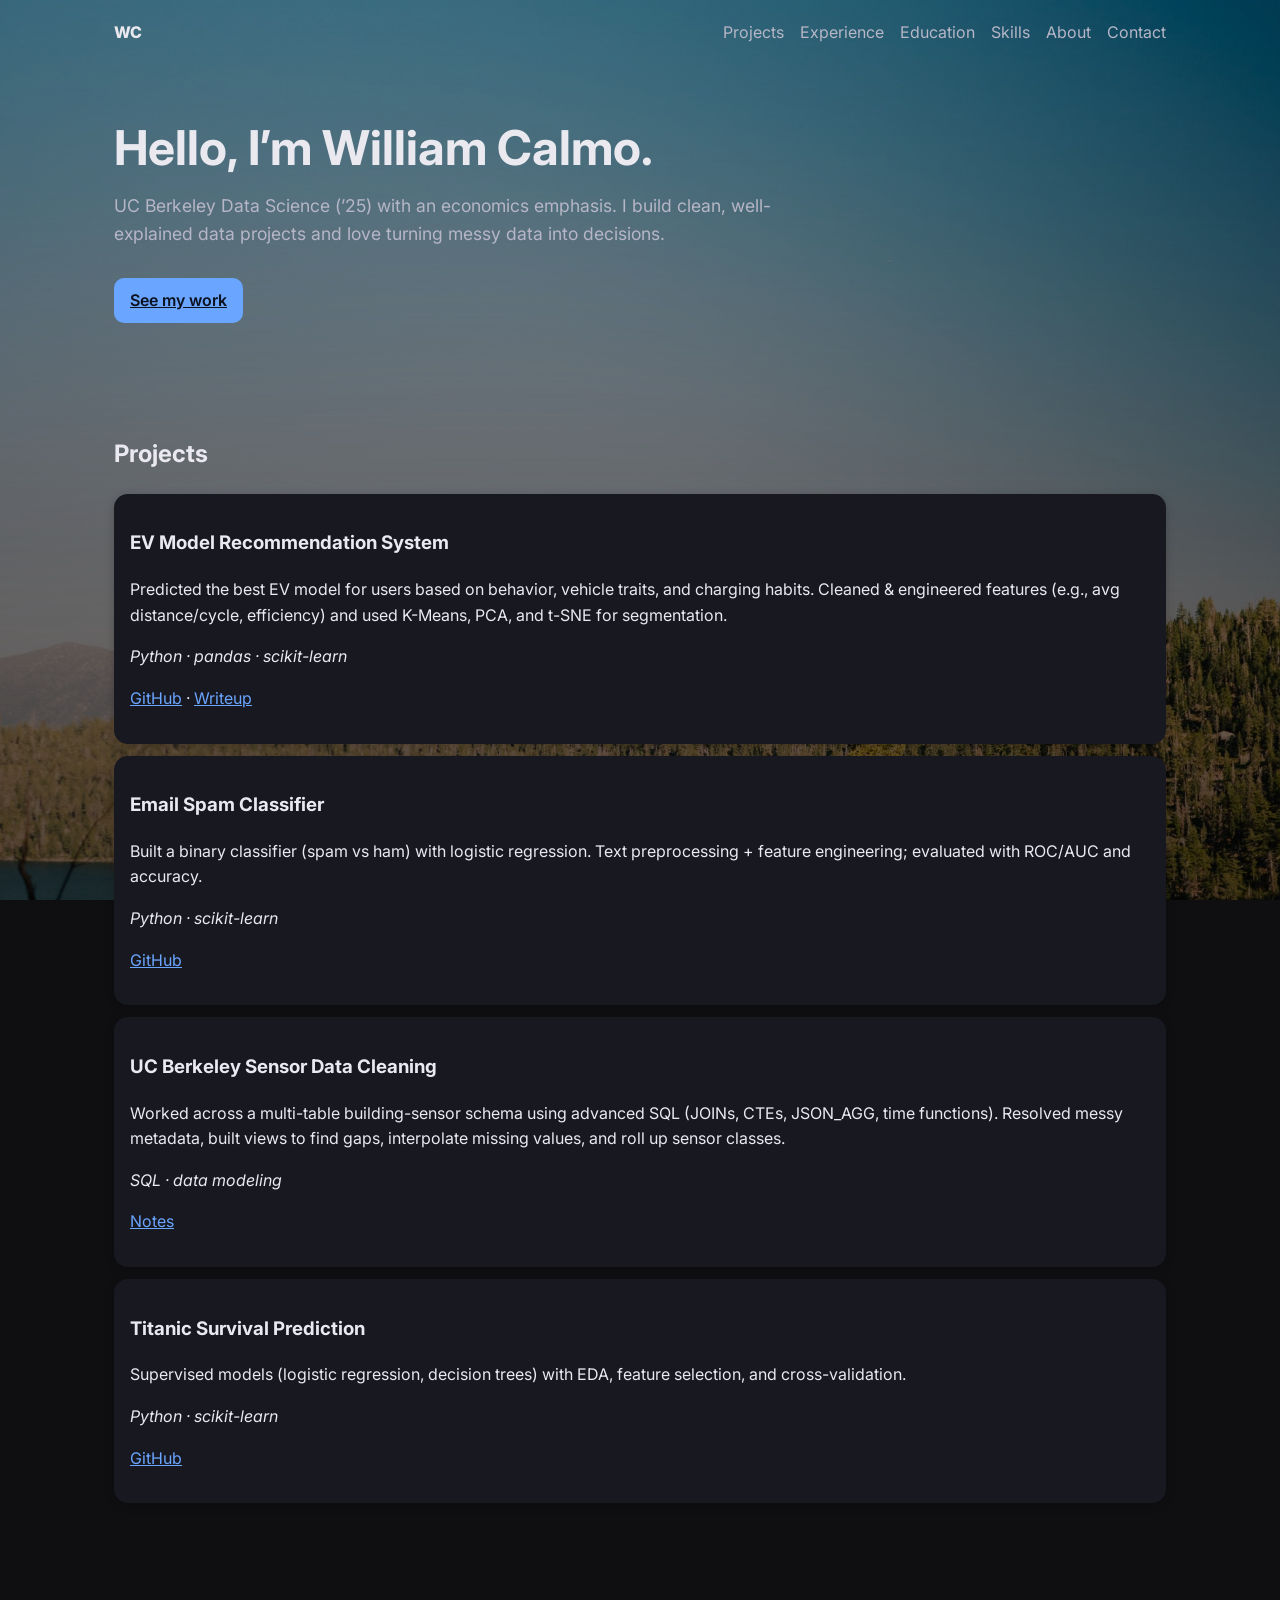
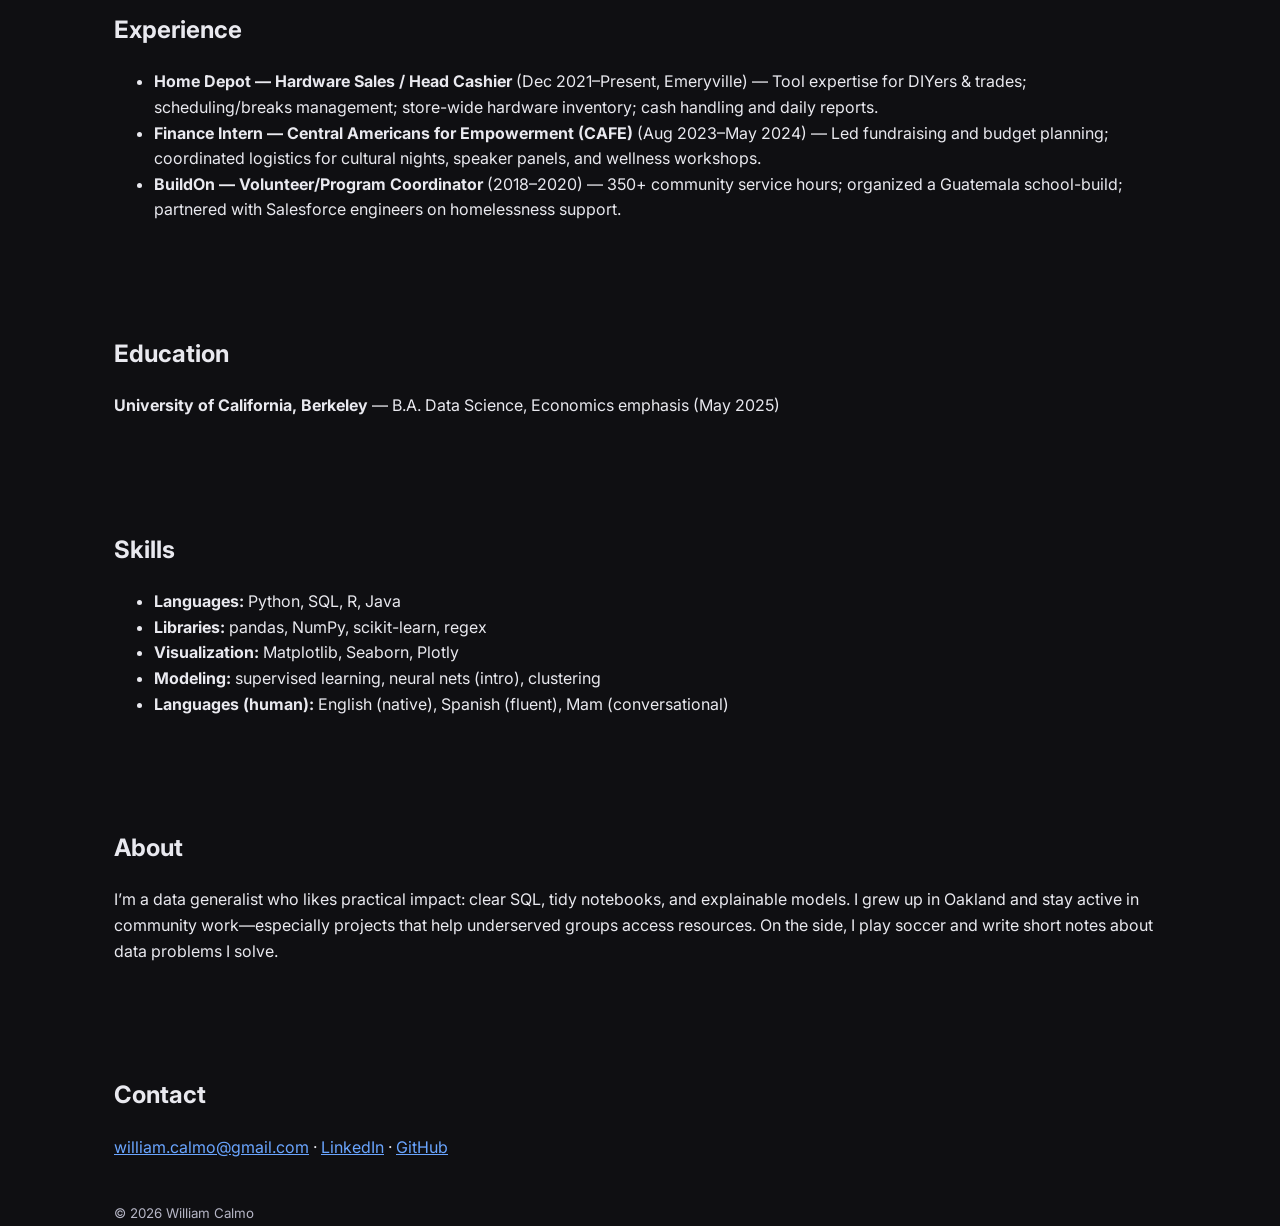
==== index.html @ de37eaa1 "Initial portfolio site w/ parallax background" ====
<!doctype html>
<html lang="en">
<head>
  <meta charset="utf-8" />
  <meta name="viewport" content="width=device-width,initial-scale=1" />
  <title>William Calmo — Data Science</title>
  <meta name="description" content="Portfolio of William Calmo — Data Science student at UC Berkeley. Includes projects, experience, and contact info." />
  <link rel="preconnect" href="https://fonts.googleapis.com">
  <link rel="preconnect" href="https://fonts.gstatic.com" crossorigin>
  <link href="https://fonts.googleapis.com/css2?family=Inter:wght@400;600;800&display=swap" rel="stylesheet">
  <link rel="stylesheet" href="./styles.css" />
</head>
<body>
  <header class="container">
    <nav>
      <a class="logo" href="#">WC</a>
      <a href="#projects">Projects</a>
      <a href="#experience">Experience</a>
      <a href="#education">Education</a>
      <a href="#skills">Skills</a>
      <a href="#about">About</a>
      <a href="#contact">Contact</a>
    </nav>
  </header>
  
<!-- <section class="parallax-hero">
  <h1>Welcome to My Site</h1>
</section> -->

  <main class="container">
    <!-- Hero -->
    <section id="hero">
      <h1>Hello, I’m William Calmo.</h1>
      <p class="lead">
        UC Berkeley Data Science (’25) with an economics emphasis. I build clean, well-explained data projects
        and love turning messy data into decisions.
      </p>
      <p><a class="btn" href="#projects">See my work</a></p>
    </section>

    <!-- Projects -->
    <section id="projects">
      <h2>Projects</h2>

      <article class="card">
        <h3>EV Model Recommendation System</h3>
        <p>
          Predicted the best EV model for users based on behavior, vehicle traits, and charging habits.
          Cleaned & engineered features (e.g., avg distance/cycle, efficiency) and used K-Means, PCA, and t-SNE for segmentation.
        </p>
        <p><em>Python · pandas · scikit-learn</em></p>
        <p><a href="#">GitHub</a> · <a href="#">Writeup</a></p>
      </article>

      <article class="card">
        <h3>Email Spam Classifier</h3>
        <p>
          Built a binary classifier (spam vs ham) with logistic regression. Text preprocessing + feature engineering; evaluated with
          ROC/AUC and accuracy.
        </p>
        <p><em>Python · scikit-learn</em></p>
        <p><a href="#">GitHub</a></p>
      </article>

      <article class="card">
        <h3>UC Berkeley Sensor Data Cleaning</h3>
        <p>
          Worked across a multi-table building-sensor schema using advanced SQL (JOINs, CTEs, JSON_AGG, time functions).
          Resolved messy metadata, built views to find gaps, interpolate missing values, and roll up sensor classes.
        </p>
        <p><em>SQL · data modeling</em></p>
        <p><a href="#">Notes</a></p>
      </article>

      <article class="card">
        <h3>Titanic Survival Prediction</h3>
        <p>
          Supervised models (logistic regression, decision trees) with EDA, feature selection, and cross-validation.
        </p>
        <p><em>Python · scikit-learn</em></p>
        <p><a href="#">GitHub</a></p>
      </article>
    </section>

    <!-- Experience -->
    <section id="experience">
      <h2>Experience</h2>
      <ul>
        <li>
          <strong>Home Depot — Hardware Sales / Head Cashier</strong> (Dec 2021–Present, Emeryville)
          — Tool expertise for DIYers & trades; scheduling/breaks management; store-wide hardware inventory; cash handling and daily reports.
        </li>
        <li>
          <strong>Finance Intern — Central Americans for Empowerment (CAFE)</strong> (Aug 2023–May 2024)
          — Led fundraising and budget planning; coordinated logistics for cultural nights, speaker panels, and wellness workshops.
        </li>
        <li>
          <strong>BuildOn — Volunteer/Program Coordinator</strong> (2018–2020)
          — 350+ community service hours; organized a Guatemala school-build; partnered with Salesforce engineers on homelessness support.
        </li>
      </ul>
    </section>

    <!-- Education -->
    <section id="education">
      <h2>Education</h2>
      <p>
        <strong>University of California, Berkeley</strong> — B.A. Data Science, Economics emphasis (May 2025)
      </p>
    </section>

    <!-- Skills -->
    <section id="skills">
      <h2>Skills</h2>
      <ul>
        <li><strong>Languages:</strong> Python, SQL, R, Java</li>
        <li><strong>Libraries:</strong> pandas, NumPy, scikit-learn, regex</li>
        <li><strong>Visualization:</strong> Matplotlib, Seaborn, Plotly</li>
        <li><strong>Modeling:</strong> supervised learning, neural nets (intro), clustering</li>
        <li><strong>Languages (human):</strong> English (native), Spanish (fluent), Mam (conversational)</li>
      </ul>
    </section>

    <!-- About -->
    <section id="about">
      <h2>About</h2>
      <p>
        I’m a data generalist who likes practical impact: clear SQL, tidy notebooks, and explainable models. I grew up in Oakland
        and stay active in community work—especially projects that help underserved groups access resources. On the side, I play
        soccer and write short notes about data problems I solve.
      </p>
    </section>

    <!-- Contact -->
    <section id="contact">
      <h2>Contact</h2>
      <p>
        <a href="mailto:william.calmo@gmail.com">william.calmo@gmail.com</a> · 
        <a href="https://www.linkedin.com/in/william-calmo-a32172174">LinkedIn</a> · 
        <a href="https://github.com/calmo4">GitHub</a>
      </p>
    </section>
  </main>

  <footer class="container"><small>© <span id="year"></span> William Calmo</small></footer>
  <script src="./script.js"></script>
</body>
</html>
---- styles.css ----
:root {
  --bg: #0f0f12;
  --text: #e9e9ef;
  --muted: #b6b6c6;
  --card: #181820;
  --accent: #6aa5ff;
  --maxw: 1100px;
  --pad: 24px;
}

/* Site-wide fixed background image behind everything */
html, body { height: 100%; }

body {
  /* your existing dark fallback stays */
  background: #0f0f12;
  position: relative;
}

/* Use a fixed pseudo-element so it works on Safari/iOS too */
body::before {
  content: "";
  position: fixed;
  inset: 0;                /* top:0; right:0; bottom:0; left:0 */
  z-index: -1;             /* sit behind all content */
  background: url('./assets/tahoe.jpeg') center / cover no-repeat;
  will-change: transform;  /* tiny perf hint */
}

/* Optional: darken for readability over bright areas */
body::after {
  content: "";
  position: fixed;
  inset: 0;
  z-index: -1;
  background: linear-gradient(
    to bottom,
    rgba(0,0,0,0.25) 0%,
    rgba(0,0,0,0.55) 60%,
    rgba(0,0,0,0.65) 100%
  );
}




* { box-sizing: border-box; }
html, body { margin: 0; padding: 0; }
body {
  font-family: Inter, system-ui, -apple-system, Segoe UI, Roboto, Arial, sans-serif;
  background: var(--bg);
  color: var(--text);
  line-height: 1.6;
}
.container { max-width: var(--maxw); margin: 0 auto; padding: 0 var(--pad); }
nav { display: flex; gap: 16px; align-items: center; padding: 20px 0; }
nav a { color: var(--muted); text-decoration: none; }
nav a:hover { color: var(--text); }
.logo { font-weight: 800; color: var(--text); margin-right: auto; }
#hero { padding: 56px 0 24px; }
h1 { font-size: clamp(2rem, 5vw, 3rem); line-height: 1.1; margin: 0 0 12px; }
h2 { margin-top: 48px; }
.lead { color: var(--muted); font-size: 1.1rem; max-width: 60ch; }
.btn {
  display: inline-block; margin-top: 12px; padding: 10px 16px;
  background: var(--accent); color: #0b1220; border-radius: 10px; font-weight: 600;
}
section { padding: 24px 0; }
.card {
  background: var(--card); padding: 16px; border-radius: 14px;
  margin: 12px 0; box-shadow: 0 2px 10px rgba(0,0,0,.2);
}
a { color: var(--accent); }
footer { padding: 48px 0; color: var(--muted); }
@media (max-width: 700px){ nav { flex-wrap: wrap; gap: 10px; } }


.parallax-hero {
  background: url('./assets/tahoe.jpeg') center / cover no-repeat fixed;
  height: 100vh; /* full screen height */
  display: flex;
  justify-content: center;
  align-items: center;
  color: white;
  font-size: 3rem;
  text-shadow: 2px 2px 10px rgba(0, 0, 0, 0.6);
}
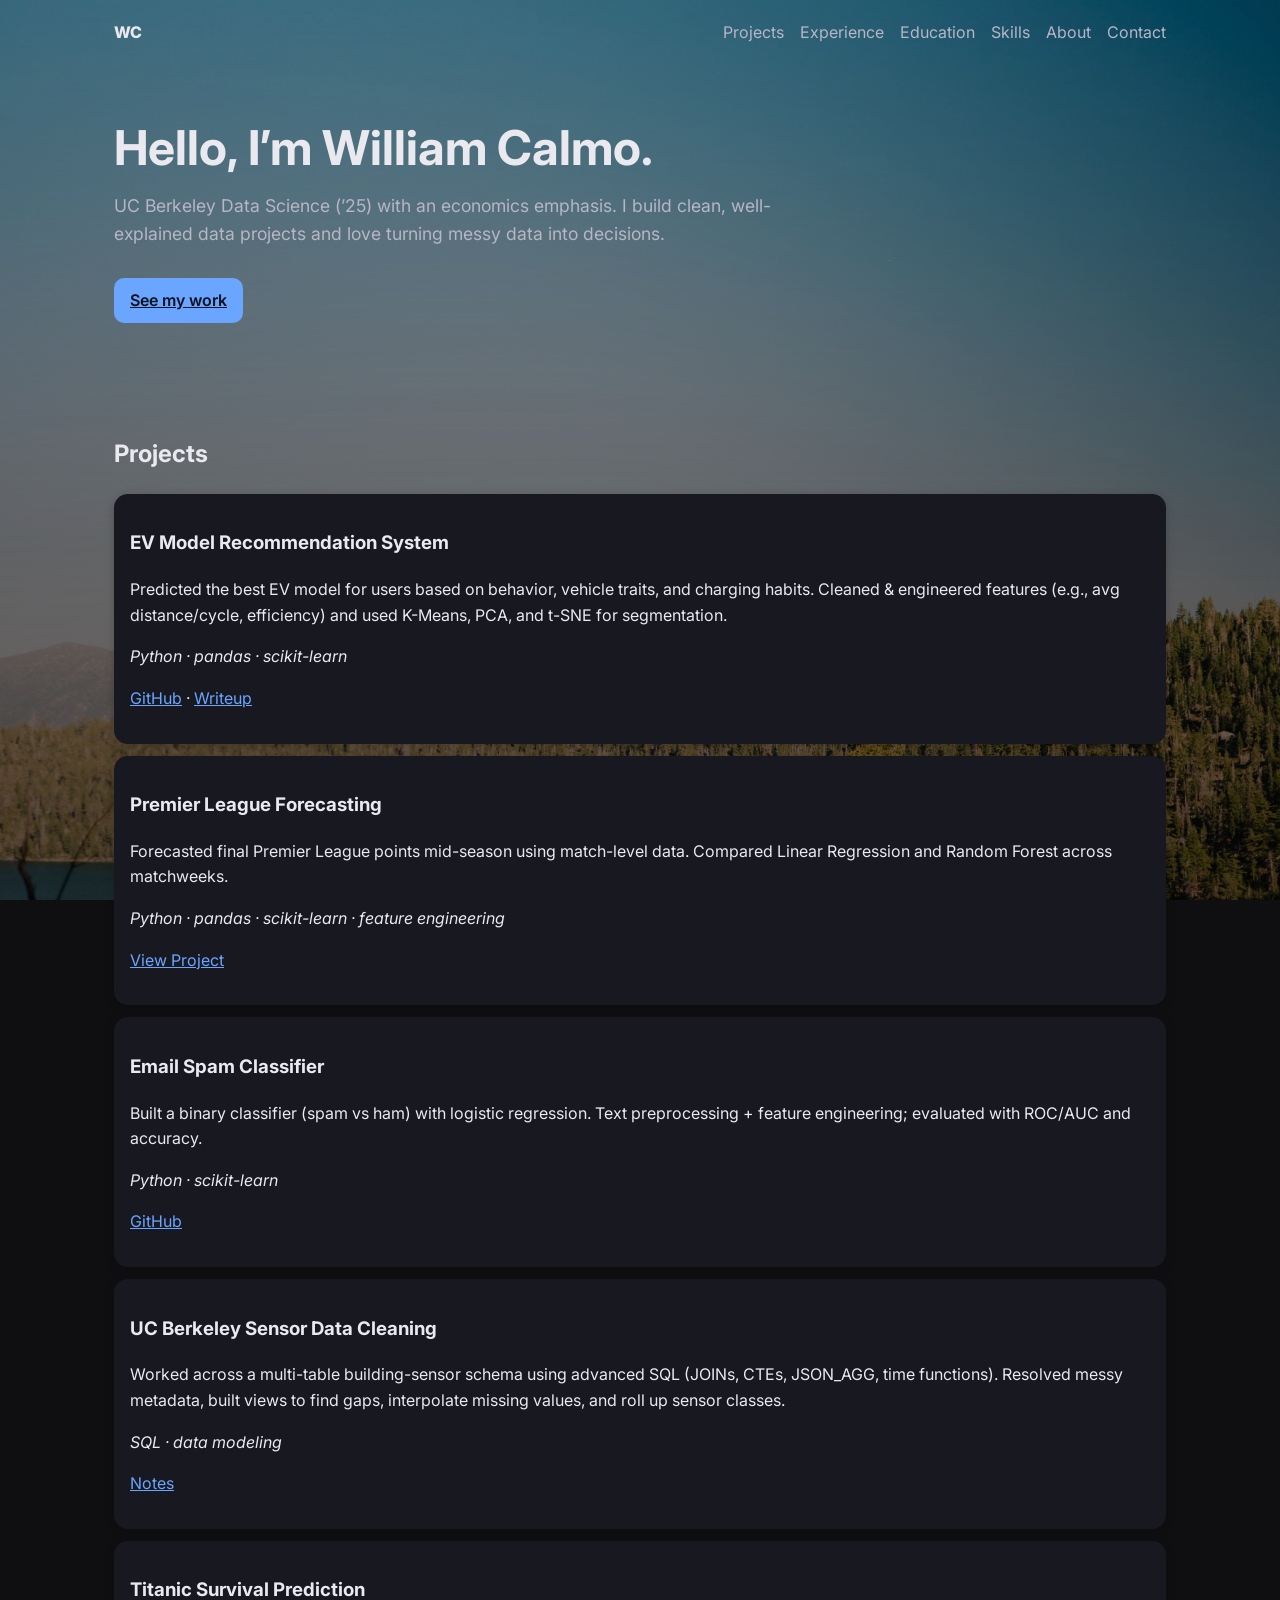
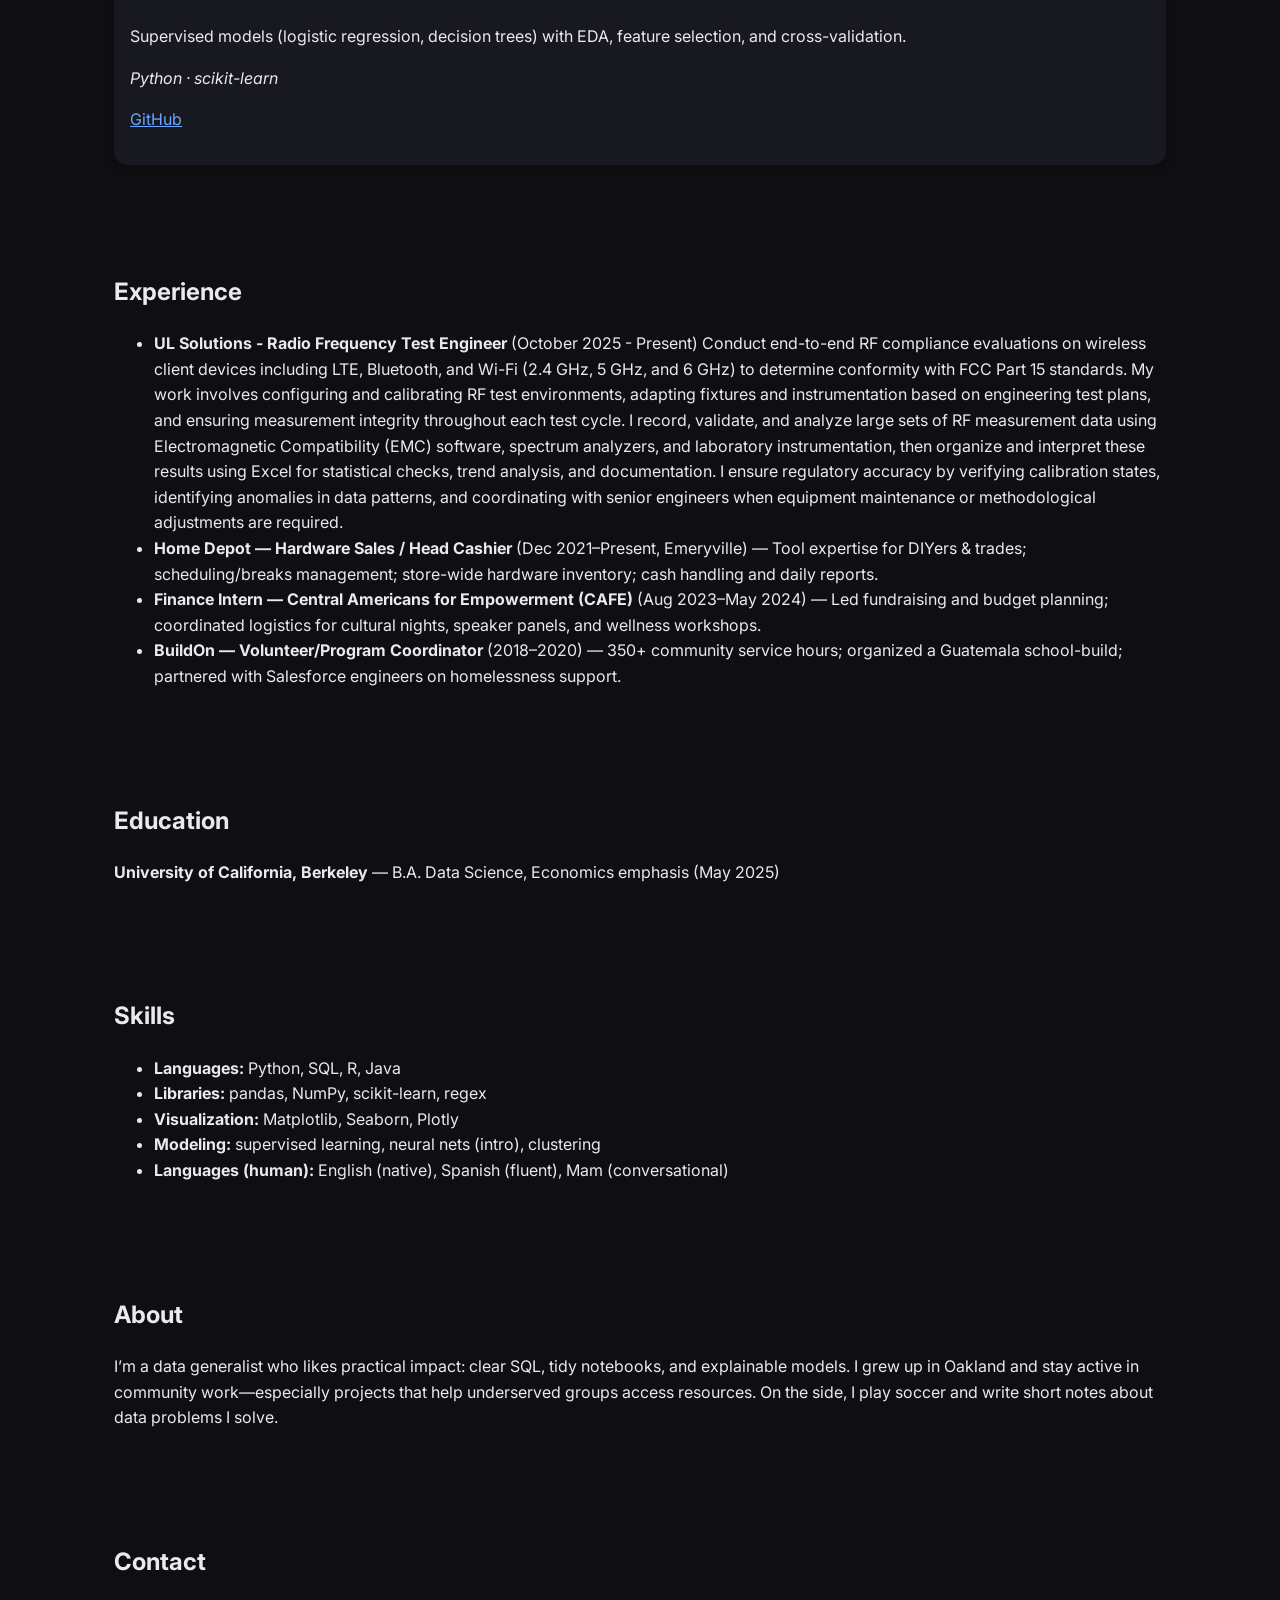
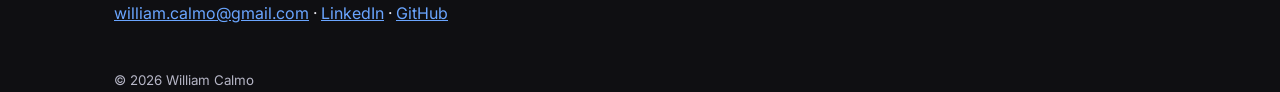
==== commit f7352f96: "Add Premier League chart and data leakage explanation" ====
--- a/index.html
+++ b/index.html
@@ -51,6 +51,19 @@
         <p><em>Python · pandas · scikit-learn</em></p>
         <p><a href="#">GitHub</a> · <a href="#">Writeup</a></p>
       </article>
+      
+      <article class="card">
+        <h3>Premier League Forecasting</h3>
+        <p>
+         Forecasted final Premier League points mid-season using match-level data.
+         Compared Linear Regression and Random Forest across matchweeks.
+        </p>
+        <p><em>Python · pandas · scikit-learn · feature engineering</em></p>
+        <p>
+          <a href="projects/premier-league.html">View Project</a>
+        </p>
+      </article>
+
 
       <article class="card">
         <h3>Email Spam Classifier</h3>
@@ -86,6 +99,13 @@
     <section id="experience">
       <h2>Experience</h2>
       <ul>
+        <li>
+          <strong> UL Solutions - Radio Frequency Test Engineer</strong> (October 2025 - Present) Conduct end-to-end RF compliance evaluations on wireless client devices including LTE, Bluetooth, and Wi-Fi (2.4 GHz, 5 GHz, and 6 GHz) to determine conformity with FCC Part 15 standards. 
+            My work involves configuring and calibrating RF test environments, adapting fixtures and instrumentation based on engineering test plans, and ensuring measurement integrity throughout each test cycle. 
+            I record, validate, and analyze large sets of RF measurement data using Electromagnetic Compatibility (EMC) software, spectrum analyzers, and laboratory instrumentation, then organize and interpret these results using Excel for statistical checks, 
+            trend analysis, and documentation. I ensure regulatory accuracy by verifying calibration states, identifying anomalies in data patterns, and coordinating with senior engineers when equipment maintenance or methodological adjustments are required.
+          
+        </li>
         <li>
           <strong>Home Depot — Hardware Sales / Head Cashier</strong> (Dec 2021–Present, Emeryville)
           — Tool expertise for DIYers & trades; scheduling/breaks management; store-wide hardware inventory; cash handling and daily reports.
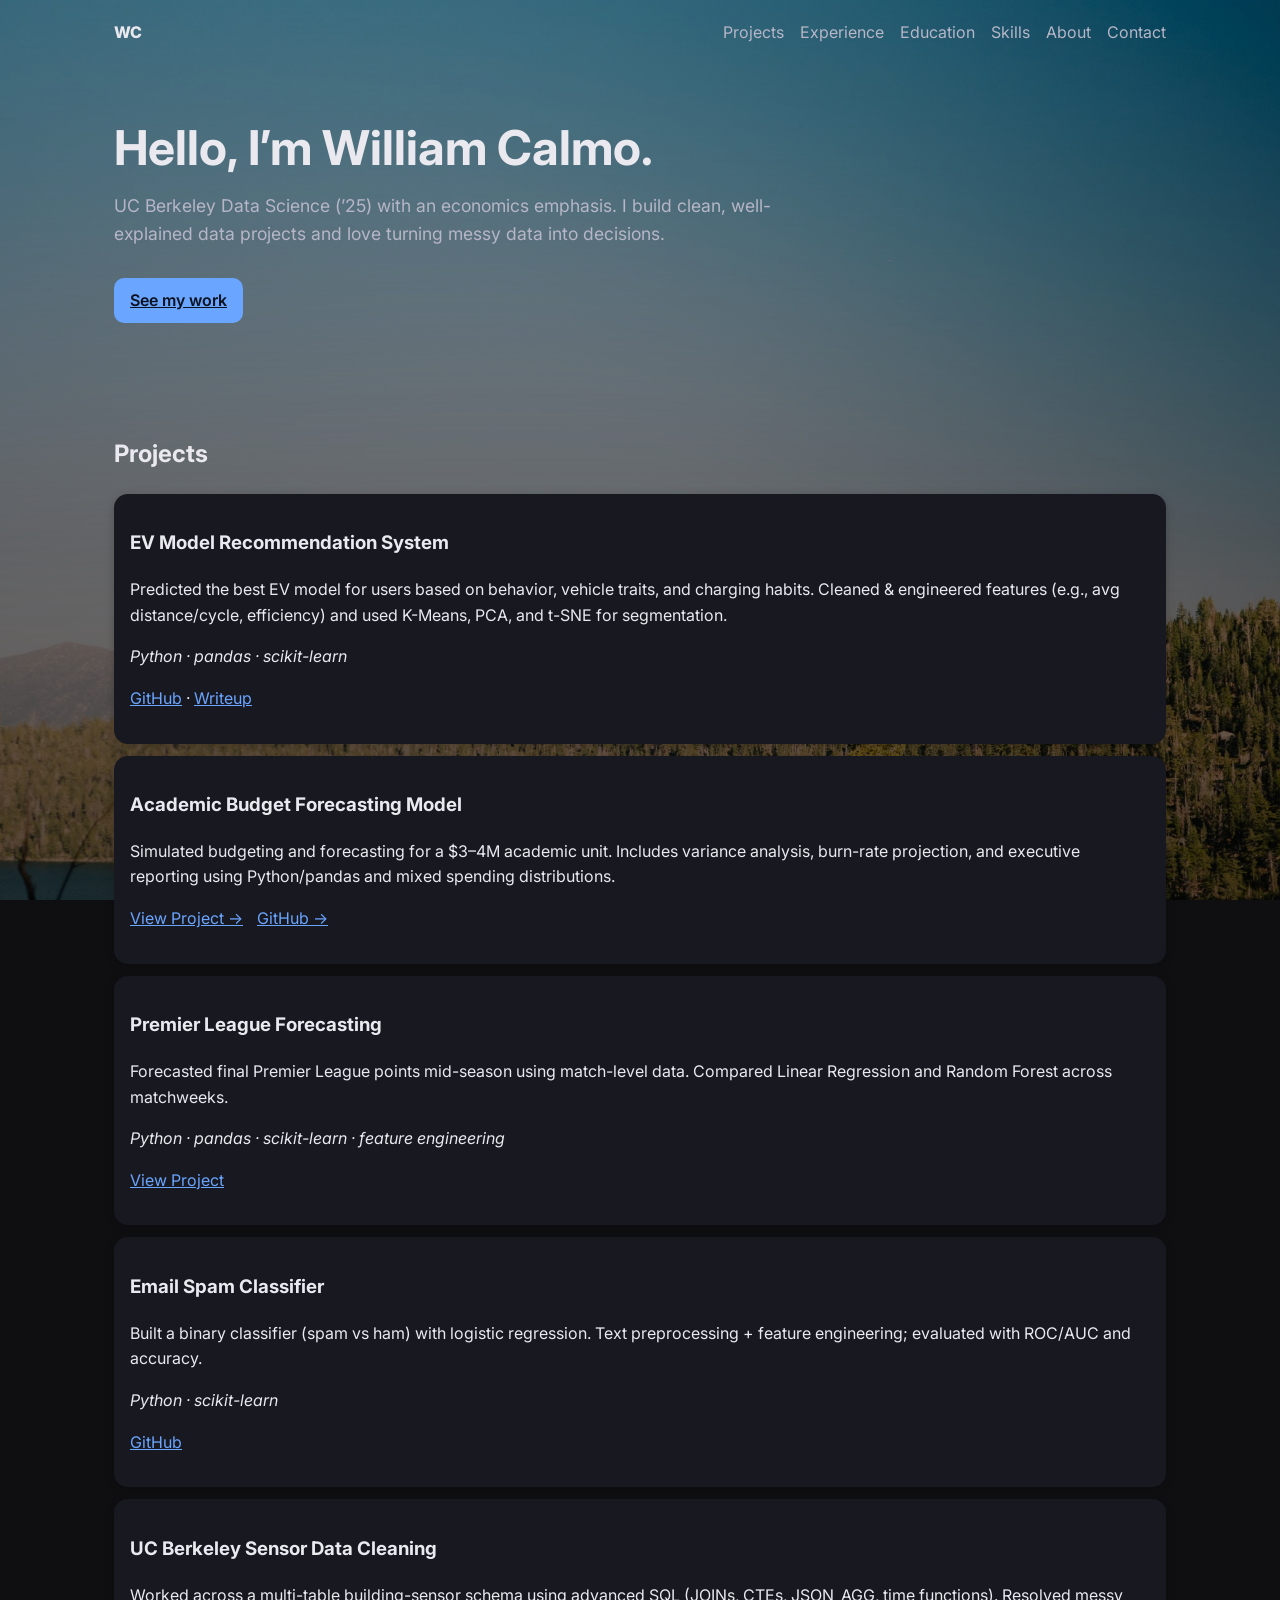
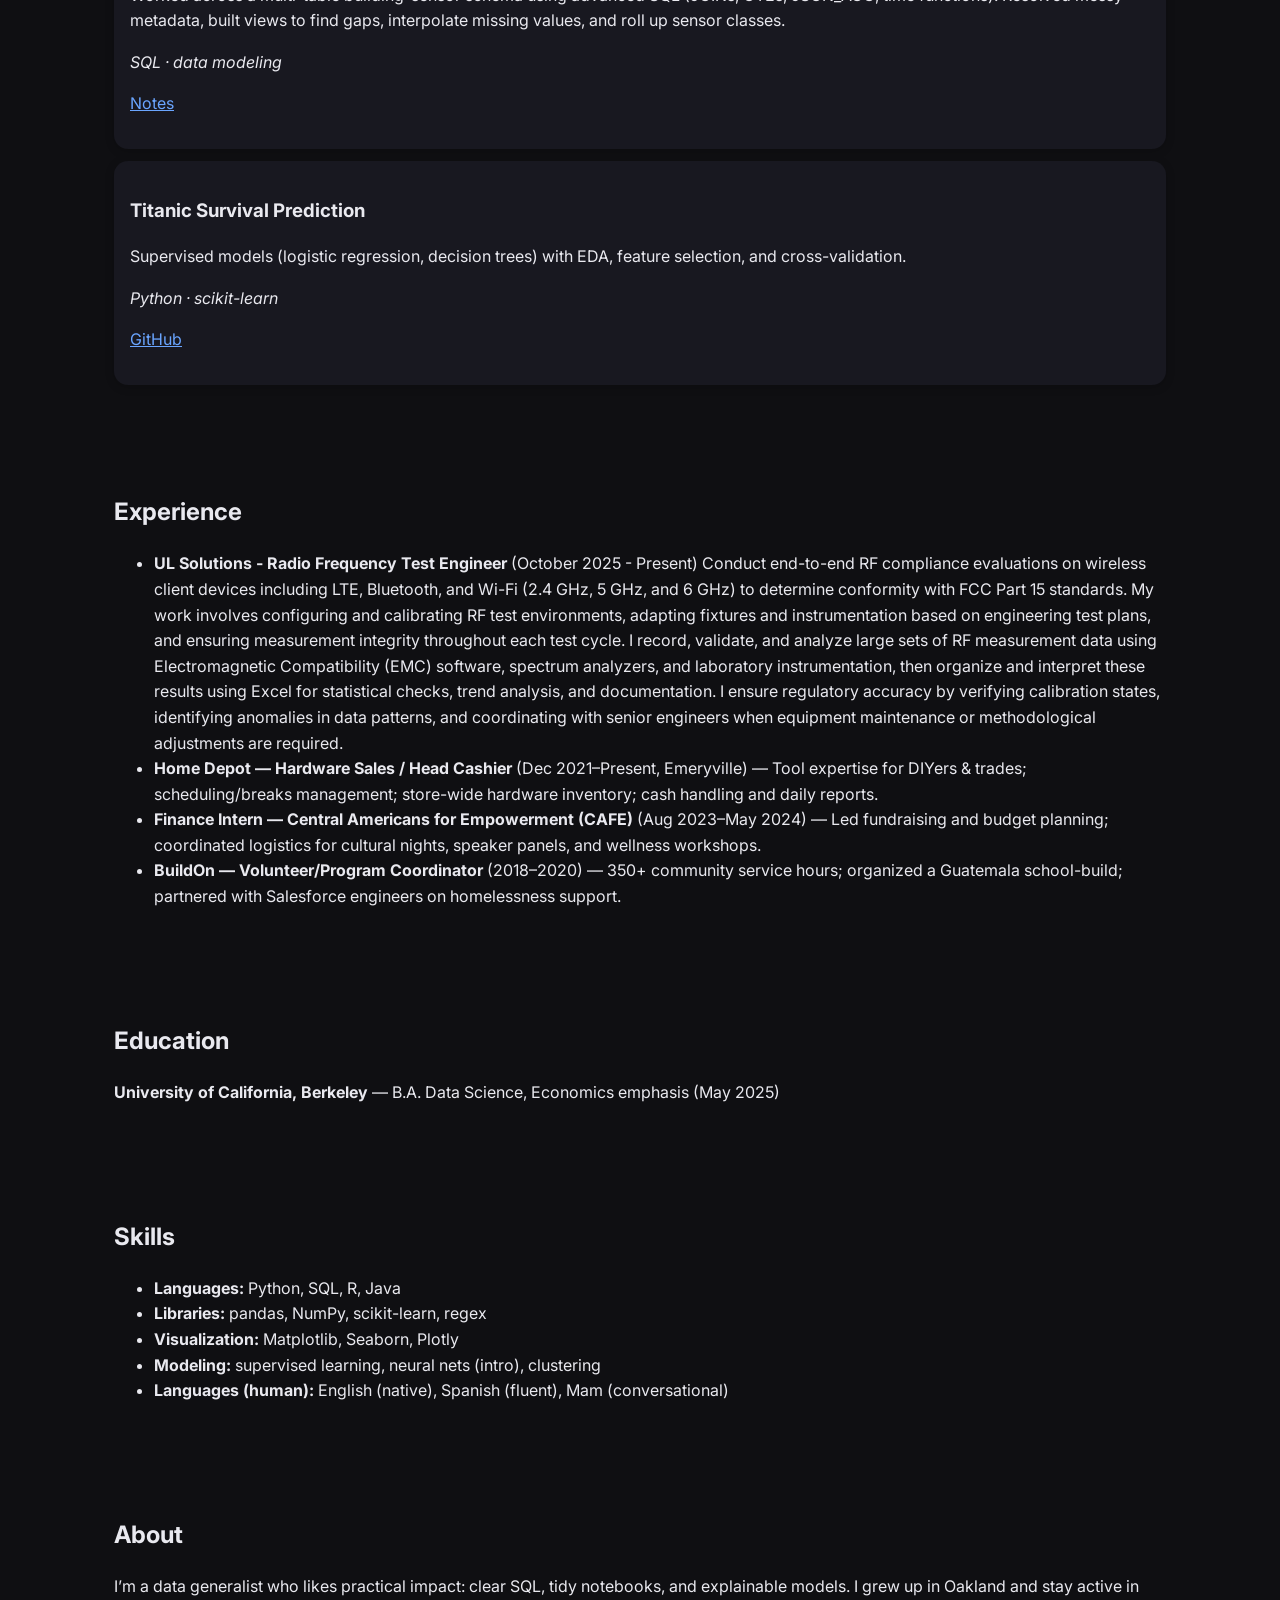
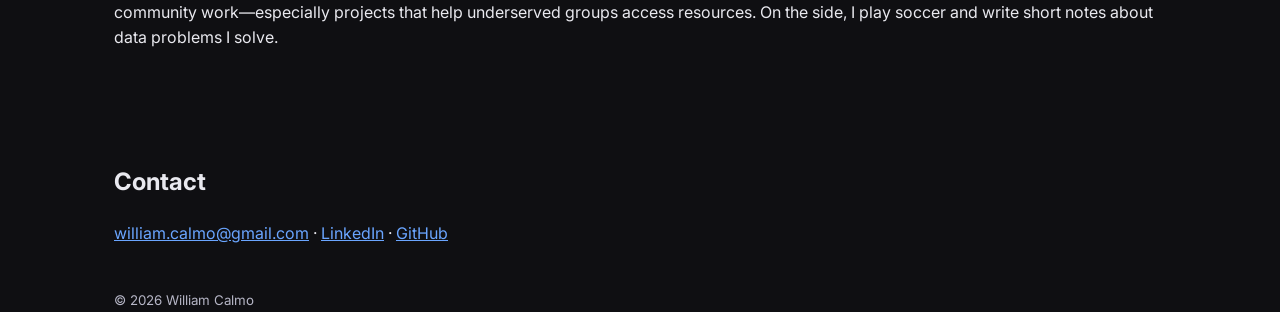
==== commit 69539821: "Add academic budget forecasting project" ====
--- a/index.html
+++ b/index.html
@@ -38,7 +38,7 @@
       <p><a class="btn" href="#projects">See my work</a></p>
     </section>
 
-    <!-- Projects -->
+    <!-- Projects ---------------------------------->
     <section id="projects">
       <h2>Projects</h2>
 
@@ -51,7 +51,22 @@
         <p><em>Python · pandas · scikit-learn</em></p>
         <p><a href="#">GitHub</a> · <a href="#">Writeup</a></p>
       </article>
-      
+
+
+     <article class="card">
+      <h3>Academic Budget Forecasting Model</h3>
+        <p>
+            Simulated budgeting and forecasting for a $3–4M academic unit. Includes variance analysis,
+            burn-rate projection, and executive reporting using Python/pandas and mixed spending distributions.
+        </p>
+        <p class="project-actions">
+        <a class="project-link" href="projects/financial-forecasting.html">View Project →</a>
+        <a href="https://github.com/calmo4/finance-portfolio" target="_blank" rel="noopener noreferrer">GitHub →</a>
+        </p>
+    </article>
+
+
+
       <article class="card">
         <h3>Premier League Forecasting</h3>
         <p>
--- a/styles.css
+++ b/styles.css
@@ -85,3 +85,66 @@
   font-size: 3rem;
   text-shadow: 2px 2px 10px rgba(0, 0, 0, 0.6);
 }
+.project-card {
+  margin-bottom: 60px;
+  max-width: 700px;
+}
+
+.project-image {
+  width: 100%;
+  border-radius: 12px;
+  margin: 20px 0;
+  box-shadow: 0 10px 25px rgba(0,0,0,0.1);
+}
+
+
+.project-page {
+  max-width: 900px;
+  margin: 0 auto;
+  padding: 40px 20px;
+}
+
+.back-link {
+  display: inline-block;
+  margin-bottom: 20px;
+  text-decoration: none;
+}
+
+.project-header h1 {
+  margin-bottom: 10px;
+}
+
+.project-subtitle {
+  margin-top: 0;
+  opacity: 0.85;
+}
+
+.project-links a {
+  display: inline-block;
+  margin-top: 12px;
+  text-decoration: none;
+  font-weight: 600;
+}
+
+.project-section {
+  margin-top: 35px;
+}
+
+.project-image {
+  width: 100%;
+  border-radius: 12px;
+  margin-top: 14px;
+  box-shadow: 0 10px 25px rgba(0,0,0,0.12);
+}
+
+.project-list {
+  margin-top: 10px;
+  line-height: 1.6;
+}
+
+.project-actions {
+  margin-top: 10px;
+  display: flex;
+  gap: 14px;
+  flex-wrap: wrap;
+}
